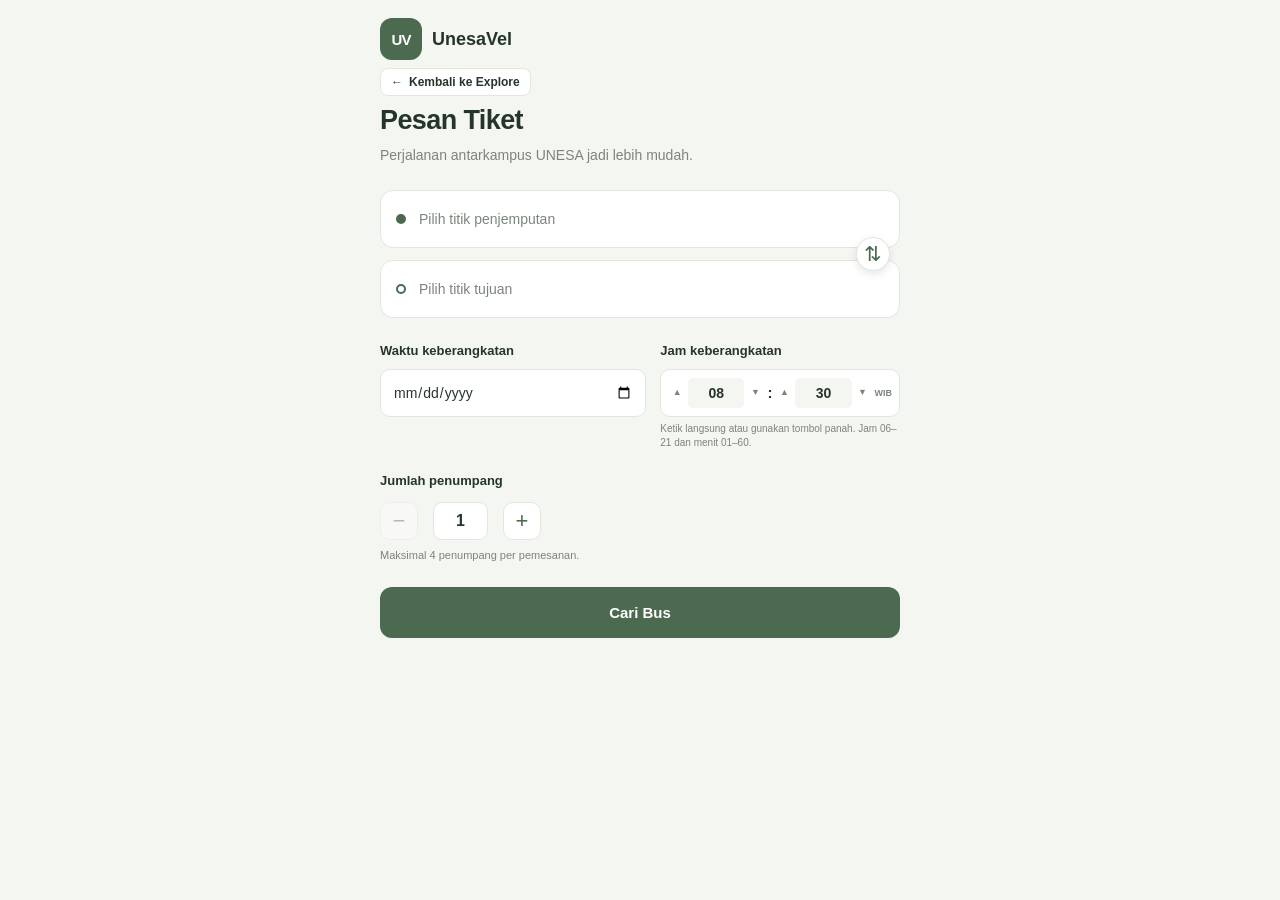
==== pages/booking.html @ 13c7d066 "Add booking page and connect it to Explore" ====
<!DOCTYPE html>
<html lang="id">

<head>
    <meta charset="UTF-8">
    <meta name="viewport" content="width=device-width, initial-scale=1.0">
    <title>Pemesanan Tiket | Unesa Vel</title>


    <script>
        const savedTheme = localStorage.getItem('theme');

        if (savedTheme === 'dark') {
            document.documentElement.setAttribute('data-theme', 'dark');
        } else {
            document.documentElement.removeAttribute('data-theme');
        }
    </script>

    <link rel="stylesheet" href="../assets/css/variables.css">
    <link rel="stylesheet" href="../assets/css/booking.css">

</head>

<body>
    <main class="booking-page">

        <header class="booking-header">
            <a href="../index.html" class="brand" aria-label="Unesa Vel - Beranda">
                <span class="brand-logo">UV</span>
                <span class="brand-name">UnesaVel</span>
            </a>
            <div class="booking-back-wrapper">
            <a href="explore.html" class="booking-back-button">
                <span aria-hidden="true">←</span>
                Kembali ke Explore
            </a>
        </div>
        </header>

        <section class="booking-content">
            <div class="page-heading">
                <h1>Pesan Tiket</h1>
                <p>Perjalanan antarkampus UNESA jadi lebih mudah.</p>
            </div>

            <form id="bookingForm" novalidate>
                <!-- Lokasi penjemputan dan tujuan -->
                <section class="route-section" aria-label="Pilih rute">
                    <div class="route-box">
                        <div class="location-input search-location">
                            <span class="location-dot pickup-dot" aria-hidden="true"></span>

                            <input type="text" id="pickupSearch" placeholder="Pilih titik penjemputan"
                                autocomplete="off" role="combobox" aria-expanded="false" aria-controls="pickupOptions"
                                aria-autocomplete="list">

                            <input type="hidden" id="pickup" name="pickup">

                            <button type="button" class="clear-location" id="clearPickup"
                                aria-label="Hapus titik penjemputan" title="Hapus pilihan" hidden>×</button>

                            <div class="location-options" id="pickupOptions" role="listbox"></div>
                        </div>

                        <div class="location-input search-location">
                            <span class="location-dot destination-dot" aria-hidden="true"></span>

                            <input type="text" id="destinationSearch" placeholder="Pilih titik tujuan"
                                autocomplete="off" role="combobox" aria-expanded="false"
                                aria-controls="destinationOptions" aria-autocomplete="list">

                            <input type="hidden" id="destination" name="destination">

                            <button type="button" class="clear-location" id="clearDestination"
                                aria-label="Hapus titik tujuan" title="Hapus pilihan" hidden>×</button>

                            <div class="location-options" id="destinationOptions" role="listbox"></div>
                        </div>

                        <button type="button" id="swapRoute" class="swap-button"
                            aria-label="Tukar titik penjemputan dan tujuan" title="Tukar lokasi">⇅</button>
                    </div>

                    <p id="routeError" class="form-error" role="alert"></p>
                </section>

                <!-- Tanggal dan jam keberangkatan -->
                <section class="form-section date-time-section">
                    <div class="date-time-grid">

                        <div class="input-box">
                            <label for="travelDate">Waktu keberangkatan</label>
                            <input type="date" id="travelDate" name="travelDate" required>
                        </div>

                        <div class="form-group time-picker-group">
                            <label class="form-label" for="hourValue">
                                Jam keberangkatan
                            </label>

                            <div class="time-picker" id="timePicker">

                                <!-- Input jam -->
                                <div class="time-picker-column">
                                    <span class="time-picker-label">JAM</span>

                                    <button type="button" class="time-picker-arrow" id="hourUp"
                                        aria-label="Tambah jam">▲</button>

                                    <input type="text" class="time-picker-value" id="hourValue" value="08" maxlength="2"
                                        inputmode="numeric" pattern="[0-9]{1,2}" autocomplete="off"
                                        aria-label="Jam keberangkatan">

                                    <button type="button" class="time-picker-arrow" id="hourDown"
                                        aria-label="Kurangi jam">▼</button>
                                </div>

                                <span class="time-picker-colon">:</span>

                                <!-- Input menit -->
                                <div class="time-picker-column">
                                    <span class="time-picker-label">MENIT</span>

                                    <button type="button" class="time-picker-arrow" id="minuteUp"
                                        aria-label="Tambah menit">▲</button>

                                    <input type="text" class="time-picker-value" id="minuteValue" value="30"
                                        maxlength="2" inputmode="numeric" pattern="[0-9]{1,2}" autocomplete="off"
                                        aria-label="Menit keberangkatan">

                                    <button type="button" class="time-picker-arrow" id="minuteDown"
                                        aria-label="Kurangi menit">▼</button>
                                </div>

                                <span class="time-picker-zone">WIB</span>
                            </div>

                            <!-- Waktu yang disimpan untuk pemesanan -->
                            <input type="hidden" id="travelTime" name="travelTime" value="08:30">

                            <small class="form-hint">
                                Ketik langsung atau gunakan tombol panah.
                                Jam 06–21 dan menit 01–60.
                            </small>
                        </div>
                    </div>

                    <p id="dateTimeError" class="form-error" role="alert"></p>
                </section>

                <!-- Jumlah penumpang -->
                <section class="form-section passenger-section">
                    <label class="passenger-label" for="passengerCount">
                        Jumlah penumpang
                    </label>

                    <div class="counter">
                        <button type="button" id="decreasePassenger" aria-label="Kurangi penumpang">−</button>

                        <input type="number" id="passengerCount" name="passengerCount" value="1" min="1" max="4"
                            step="1" required aria-label="Jumlah penumpang">

                        <button type="button" id="increasePassenger" aria-label="Tambah penumpang">+</button>
                    </div>

                    <p class="passenger-note">
                        Maksimal 4 penumpang per pemesanan.
                    </p>

                    <p id="passengerError" class="form-error" role="alert"></p>
                </section>

                <button type="submit" class="search-button">
                    Cari Bus
                </button>
            </form>
        </section>
    </main>

    <script src="../assets/js/booking.js"></script>
</body>

</html>
---- assets/css/variables.css ----
/* 
 * File: assets/css/variables.css
 * Description: CSS variables for theming and styling (COLORS, BORDER RADIUS, SHADOWS, etc.)
 */

:root {
    --primary: #4b6a50;
    --secondary: #678a6d;
    --bg-main: #ffffff;
    --bg-surface: #ffffff;
    --text-main: #2c3e30;
    --text-muted: #7c8e80;
    --border-color: #ccd4c9;
    
    --banner-grad-start: #e7efe4;
    --banner-grad-end: #ffffff;

    --static-white: #ffffff;
    --static-dark: #2c3e30;
    
    --radius-lg: 24px;
    --radius-md: 16px;
    --radius-sm: 12px;
    --shadow-soft: 0 4px 20px rgba(75, 106, 80, 0.05);
    --shadow-hover: 0 -4px 24px rgba(0, 0, 0, 0.06);
}

[data-theme="dark"] {
    --primary: #85a88c; 
    --secondary: #59785e;
    --bg-main: #121613;
    --bg-surface: #1e2620;
    --text-main: #e6ebe7;
    --text-muted: #a0afa4;
    --border-color: #2c3e30;
    
    --banner-grad-start: #232e25;
    --banner-grad-end: #121613;
    
    --shadow-soft: 0 4px 20px rgba(0, 0, 0, 0.3);
    --shadow-hover: 0 -4px 24px rgba(0, 0, 0, 0.5);
}
---- assets/css/booking.css ----
:root {
  --booking-primary: var(--primary, #42684b);
  --booking-bg: var(--background, #f4f6f2);
  --booking-surface: var(--surface, #ffffff);
  --booking-text: var(--text, #26352a);
  --booking-muted: var(--text-secondary, #7b857b);
  --booking-border: var(--border, #e1e7df);
  --booking-danger: #c34444;
}

* {
  box-sizing: border-box;
}

body {
  margin: 0;
  font-family: Arial, Helvetica, sans-serif;
  background: var(--booking-bg);
  color: var(--booking-text);
}

button,
input {
  font: inherit;
}

button {
  -webkit-tap-highlight-color: transparent;
  cursor: pointer;
}

/* ==============================
   HALAMAN BOOKING
============================== */

.booking-page {
  width: 100%;
  min-height: 100vh;
  padding: 0 20px 40px;
  background: var(--booking-bg);
  color: var(--booking-text);
}

/* ==============================
   HEADER DAN BRAND
============================== */

.booking-header {
  display: flex;
  flex-direction: column;
  align-items: stretch;
  width: 100%;
  max-width: 520px;
  margin: 0 auto;
  padding: 18px 0 0;
  gap: 0;
}

.booking-header .brand {
  align-self: flex-start;
}

.brand {
  display: inline-flex;
  align-items: center;
  gap: 10px;
  color: var(--booking-text);
  text-decoration: none;
}

.brand-logo {
  display: flex;
  align-items: center;
  justify-content: center;
  width: 42px;
  height: 42px;
  border-radius: 12px;
  background: var(--booking-primary);
  color: #fff;
  font-size: 15px;
  font-weight: 800;
  letter-spacing: -1px;
}

.brand-name {
  font-size: 18px;
  font-weight: 700;
}

/* Tombol kembali tepat di bawah brand */

.booking-header .booking-back-wrapper {
  display: flex;
  justify-content: flex-start;
  width: 100%;
  margin: 8px 0 0;
  padding: 0;
}

.booking-back-button {
  display: inline-flex;
  align-items: center;
  justify-content: center;
  gap: 6px;
  padding: 6px 10px;
  border: 1px solid var(--booking-border);
  border-radius: 8px;
  background: var(--booking-surface);
  color: var(--booking-text);
  text-decoration: none;
  font-size: 12px;
  font-weight: 600;
  transition: background 0.2s, color 0.2s;
}

.booking-back-button:hover {
  background: var(--booking-primary);
  color: #fff;
}

.booking-back-button:focus-visible {
  outline: 2px solid var(--booking-primary);
  outline-offset: 3px;
}

/* ==============================
   KONTEN DAN JUDUL
============================== */

.booking-content {
  width: 100%;
  max-width: 520px;
  margin: 8px auto 0;
}

.page-heading {
  margin-bottom: 24px;
}

.page-heading h1 {
  margin: 0 0 7px;
  font-size: 27px;
  line-height: 1.25;
  letter-spacing: -0.6px;
}

.page-heading p {
  margin: 0;
  color: var(--booking-muted);
  font-size: 14px;
  line-height: 1.5;
}

#bookingForm {
  width: 100%;
}

/* ==============================
   LOKASI PENJEMPUTAN DAN TUJUAN
============================== */

.route-section,
.form-section {
  width: 100%;
  margin-bottom: 22px;
  overflow: visible;
}

.route-box {
  position: relative;
  display: flex;
  flex-direction: column;
  width: 100%;
  gap: 12px;
  overflow: visible;
}

.location-input {
  position: relative;
  display: flex;
  align-items: center;
  width: 100%;
  min-width: 0;
  min-height: 58px;
  border: 1px solid var(--booking-border);
  border-radius: 13px;
  background: var(--booking-surface);
  transition: border-color 0.18s, box-shadow 0.18s;
}

.location-input:focus-within {
  border-color: var(--booking-primary);
  box-shadow: 0 0 0 3px rgba(66, 104, 75, 0.10);
}

.location-dot {
  position: absolute;
  left: 15px;
  z-index: 1;
  width: 10px;
  height: 10px;
  border: 2px solid var(--booking-primary);
  border-radius: 50%;
  pointer-events: none;
}

.pickup-dot {
  background: var(--booking-primary);
}

.destination-dot {
  background: var(--booking-surface);
}

.search-location input[type="text"] {
  display: block;
  width: 100%;
  min-width: 0;
  min-height: 56px;
  padding: 12px 78px 12px 38px;
  border: none;
  outline: none;
  border-radius: inherit;
  background: transparent;
  color: var(--booking-text);
  font-size: 14px;
}

.search-location input[type="text"]::placeholder {
  color: var(--booking-muted);
  opacity: 1;
}

.clear-location {
  position: absolute;
  top: 50%;
  right: 12px;
  z-index: 2;
  display: flex;
  align-items: center;
  justify-content: center;
  width: 28px;
  height: 28px;
  padding: 0;
  transform: translateY(-50%);
  border: none;
  border-radius: 50%;
  background: var(--booking-bg);
  color: var(--booking-muted);
  font-size: 22px;
  line-height: 1;
}

.clear-location:hover {
  background: var(--booking-border);
  color: var(--booking-text);
}

.clear-location[hidden] {
  display: none;
}

.swap-button {
  position: absolute;
  top: 50%;
  right: 10px;
  z-index: 5;
  display: flex;
  align-items: center;
  justify-content: center;
  width: 34px;
  height: 34px;
  padding: 0;
  transform: translateY(-50%);
  border: 1px solid var(--booking-border);
  border-radius: 50%;
  background: var(--booking-surface);
  color: var(--booking-primary);
  font-size: 21px;
  line-height: 1;
  box-shadow: 0 3px 9px rgba(0, 0, 0, 0.10);
  transition: background 0.18s, transform 0.18s;
}

.swap-button:hover {
  background: var(--booking-bg);
}

.swap-button:active {
  transform: translateY(-50%) scale(0.94);
}

/* ==============================
   DROPDOWN LOKASI
============================== */

.location-options {
  position: absolute;
  top: calc(100% + 7px);
  right: 0;
  left: 0;
  z-index: 30;
  display: none;
  max-height: 270px;
  padding: 7px;
  overflow-y: auto;
  border: 1px solid var(--booking-border);
  border-radius: 14px;
  background: var(--booking-surface);
  box-shadow: 0 10px 28px rgba(0, 0, 0, 0.12);
}

.location-options.show {
  display: block;
}

.location-option {
  display: flex;
  flex-direction: column;
  gap: 5px;
  width: 100%;
  padding: 12px;
  border: none;
  border-radius: 10px;
  background: transparent;
  color: var(--booking-text);
  text-align: left;
  transition: background 0.15s;
}

.location-option + .location-option {
  margin-top: 3px;
}

.location-option:hover,
.location-option:focus-visible {
  outline: none;
  background: var(--booking-bg);
}

.location-option-name {
  font-size: 14px;
  font-weight: 700;
  line-height: 1.4;
}

.location-option-campus {
  color: var(--booking-muted);
  font-size: 12px;
  line-height: 1.4;
}

.location-not-found {
  padding: 14px 12px;
  color: var(--booking-muted);
  font-size: 13px;
  line-height: 1.5;
}

/* ==============================
   PESAN ERROR
============================== */

.form-error {
  margin: 7px 0 0;
  color: var(--booking-danger);
  font-size: 12px;
  line-height: 1.5;
}

.form-error:empty {
  display: none;
}

/* ==============================
   TANGGAL DAN JAM
============================== */

.date-time-section {
  padding-top: 2px;
}

.date-time-grid {
  display: grid;
  grid-template-columns: minmax(0, 1fr) minmax(0, 0.9fr);
  gap: 14px;
  align-items: start;
}

.input-box,
.time-picker-group {
  width: 100%;
  min-width: 0;
}

.input-box label,
.time-picker-group > .form-label,
.passenger-label {
  display: block;
  margin: 0 0 9px;
  color: var(--booking-text);
  font-size: 13px;
  font-weight: 600;
  line-height: 1.4;
}

/* Input tanggal */

.input-box input[type="date"] {
  display: block;
  width: 100%;
  min-width: 0;
  height: 48px;
  min-height: 48px;
  padding: 11px 12px;
  border: 1px solid var(--booking-border);
  border-radius: 10px;
  outline: none;
  background: var(--booking-surface);
  color: var(--booking-text);
  font-size: 14px;
}

.input-box input[type="date"]:focus {
  border-color: var(--booking-primary);
  box-shadow: 0 0 0 3px rgba(66, 104, 75, 0.10);
}

/* ==============================
   TIME PICKER
============================== */

.time-picker-group {
  display: flex;
  flex-direction: column;
  align-self: start;
}

.time-picker {
  display: flex;
  align-items: center;
  justify-content: space-between;
  gap: 3px;
  width: 100%;
  height: 48px;
  min-height: 48px;
  margin: 0;
  padding: 3px 7px;
  overflow: hidden;
  border: 1px solid var(--booking-border);
  border-radius: 10px;
  background: var(--booking-surface);
  color: var(--booking-text);
}

.time-picker:focus-within {
  border-color: var(--booking-primary);
  box-shadow: 0 0 0 3px rgba(66, 104, 75, 0.10);
}

.time-picker-column {
  display: grid;
  grid-template-columns: 18px minmax(25px, 1fr) 18px;
  align-items: center;
  justify-content: center;
  gap: 2px;
  min-width: 0;
  flex: 1;
}

.time-picker-label {
  display: none;
}

.time-picker-arrow {
  display: flex;
  align-items: center;
  justify-content: center;
  width: 18px;
  height: 28px;
  padding: 0;
  border: none;
  border-radius: 5px;
  background: transparent;
  color: var(--booking-muted);
  font-size: 9px;
  line-height: 1;
}

.time-picker-arrow:hover {
  background: var(--booking-bg);
  color: var(--booking-primary);
}

.time-picker-arrow:active {
  transform: scale(0.92);
}

.time-picker-arrow:focus-visible {
  outline: 2px solid var(--booking-primary);
  outline-offset: 1px;
}

/* Input jam dan menit yang bisa diketik */

.time-picker-value {
  display: block;
  width: 100%;
  min-width: 0;
  height: 30px;
  margin: 0;
  padding: 0 1px;
  border: none;
  border-radius: 5px;
  outline: none;
  background: var(--booking-bg);
  color: var(--booking-text);
  font-family: inherit;
  font-size: 14px;
  font-weight: 700;
  line-height: 30px;
  text-align: center;
  font-variant-numeric: tabular-nums;
  appearance: none;
  -webkit-appearance: none;
  -moz-appearance: textfield;
  user-select: text;
  cursor: text;
}

.time-picker-value:focus {
  outline: 1px solid var(--booking-primary);
  background: var(--booking-surface);
}

.time-picker-value::-webkit-inner-spin-button,
.time-picker-value::-webkit-outer-spin-button {
  margin: 0;
  appearance: none;
  -webkit-appearance: none;
}

.time-picker-colon {
  flex-shrink: 0;
  color: var(--booking-text);
  font-size: 15px;
  font-weight: 700;
}

.time-picker-zone {
  flex-shrink: 0;
  color: var(--booking-muted);
  font-size: 9px;
  font-weight: 700;
}

.time-picker-group .form-hint {
  display: block;
  margin-top: 5px;
  color: var(--booking-muted);
  font-size: 10px;
  line-height: 1.4;
}

/* ==============================
   JUMLAH PENUMPANG
============================== */

.passenger-section {
  margin-top: 4px;
}

.passenger-label {
  margin-bottom: 10px;
}

.counter {
  display: flex;
  align-items: center;
  gap: 15px;
  width: fit-content;
  min-height: 42px;
}

.counter button {
  display: flex;
  align-items: center;
  justify-content: center;
  width: 38px;
  height: 38px;
  flex-shrink: 0;
  border: 1px solid var(--booking-border);
  border-radius: 10px;
  background: var(--booking-surface);
  color: var(--booking-primary);
  font-size: 22px;
  line-height: 1;
  transition: background 0.15s, opacity 0.15s;
}

.counter button:hover:not(:disabled) {
  background: var(--booking-bg);
}

.counter button:disabled {
  opacity: 0.4;
  cursor: not-allowed;
}

.counter input {
  width: 55px;
  height: 38px;
  padding: 5px;
  border: 1px solid var(--booking-border);
  border-radius: 9px;
  outline: none;
  background: var(--booking-surface);
  color: var(--booking-text);
  text-align: center;
  font-size: 16px;
  font-weight: 700;
  font-variant-numeric: tabular-nums;
  appearance: textfield;
  -moz-appearance: textfield;
}

.counter input:focus {
  border-color: var(--booking-primary);
}

.counter input::-webkit-inner-spin-button,
.counter input::-webkit-outer-spin-button {
  margin: 0;
  appearance: none;
  -webkit-appearance: none;
}

.passenger-note {
  margin: 5px 0 0;
  color: var(--booking-muted);
  font-size: 11px;
  line-height: 1.5;
}

/* ==============================
   TOMBOL CARI BUS
============================== */

.search-button {
  display: block;
  width: 100%;
  min-height: 51px;
  margin-top: 23px;
  padding: 14px 18px;
  border: none;
  border-radius: 12px;
  background: var(--booking-primary);
  color: #fff;
  font-size: 15px;
  font-weight: 700;
  text-align: center;
  transition: filter 0.18s, transform 0.18s;
}

.search-button:hover {
  filter: brightness(0.94);
}

.search-button:active {
  transform: scale(0.99);
}

.search-button:focus-visible,
.swap-button:focus-visible,
.clear-location:focus-visible,
.counter button:focus-visible {
  outline: 2px solid var(--booking-primary);
  outline-offset: 3px;
}

/* ==============================
   DARK MODE
   Mengikuti atribut data-theme="dark"
============================== */

html[data-theme="dark"] {
  color-scheme: dark;
}

html[data-theme="dark"] body {
  --booking-bg: var(--background, #141914);
  --booking-surface: var(--surface, #202720);
  --booking-text: var(--text, #edf3ed);
  --booking-muted: var(--text-secondary, #a1ada1);
  --booking-border: var(--border, #394239);
  --booking-primary: var(--primary, #79a982);
  --booking-danger: #ff8b8b;

  background: var(--booking-bg);
  color: var(--booking-text);
}

html[data-theme="dark"] .booking-page {
  background: var(--booking-bg);
  color: var(--booking-text);
}

html[data-theme="dark"] .booking-header,
html[data-theme="dark"] .booking-content {
  color: var(--booking-text);
}

html[data-theme="dark"] .location-input,
html[data-theme="dark"] .location-options,
html[data-theme="dark"] .input-box input[type="date"],
html[data-theme="dark"] .time-picker,
html[data-theme="dark"] .counter button,
html[data-theme="dark"] .counter input,
html[data-theme="dark"] .booking-back-button {
  background: var(--booking-surface);
  color: var(--booking-text);
  border-color: var(--booking-border);
}

html[data-theme="dark"] .search-location input[type="text"],
html[data-theme="dark"] .time-picker-value {
  background: transparent;
  color: var(--booking-text);
}

html[data-theme="dark"] .time-picker-value:focus {
  background: var(--booking-bg);
}

html[data-theme="dark"] .location-option {
  color: var(--booking-text);
}

html[data-theme="dark"] .location-option:hover,
html[data-theme="dark"] .location-option:focus-visible,
html[data-theme="dark"] .time-picker-arrow:hover,
html[data-theme="dark"] .counter button:hover:not(:disabled) {
  background: var(--booking-bg);
}

html[data-theme="dark"] .time-picker-arrow,
html[data-theme="dark"] .time-picker-zone,
html[data-theme="dark"] .time-picker-colon,
html[data-theme="dark"] .form-hint,
html[data-theme="dark"] .passenger-note,
html[data-theme="dark"] .location-option-campus {
  color: var(--booking-muted);
}

html[data-theme="dark"] .swap-button {
  background: var(--booking-surface);
  color: var(--booking-primary);
  border-color: var(--booking-border);
  box-shadow: 0 3px 9px rgba(0, 0, 0, 0.25);
}

html[data-theme="dark"] .booking-back-button:hover {
  background: var(--booking-primary);
  color: #121715;
}

html[data-theme="dark"] input::placeholder {
  color: var(--booking-muted);
  opacity: 1;
}

/* ==============================
   RESPONSIVE: TABLET DAN HP
============================== */

@media (max-width: 420px) {
  .booking-page {
    padding-right: 16px;
    padding-left: 16px;
  }

  .booking-header {
    padding-top: 17px;
  }

  .booking-content {
    margin-top: 8px;
  }

  .page-heading h1 {
    font-size: 24px;
  }

  .date-time-grid {
    grid-template-columns: minmax(0, 1fr) minmax(0, 0.9fr);
    gap: 10px;
  }

  .input-box input[type="date"] {
    padding-right: 5px;
    padding-left: 7px;
    font-size: 12px;
  }

  .time-picker {
    gap: 2px;
    padding-right: 4px;
    padding-left: 4px;
  }

  .time-picker-column {
    grid-template-columns: 14px minmax(21px, 1fr) 14px;
    gap: 1px;
  }

  .time-picker-arrow {
    width: 14px;
    font-size: 8px;
  }

  .time-picker-value {
    font-size: 13px;
  }

  .time-picker-zone {
    font-size: 8px;
  }
}

@media (max-width: 350px) {
  .date-time-grid {
    gap: 7px;
  }

  .time-picker {
    padding-right: 3px;
    padding-left: 3px;
  }

  .time-picker-column {
    grid-template-columns: 12px minmax(19px, 1fr) 12px;
  }

  .time-picker-arrow {
    width: 12px;
    font-size: 7px;
  }

  .time-picker-value {
    font-size: 12px;
  }

  .time-picker-zone {
    font-size: 7px;
  }
}

/* Kurangi animasi jika diminta oleh pengaturan perangkat */

@media (prefers-reduced-motion: reduce) {
  *,
  *::before,
  *::after {
    scroll-behavior: auto !important;
    transition-duration: 0.01ms !important;
  }
}
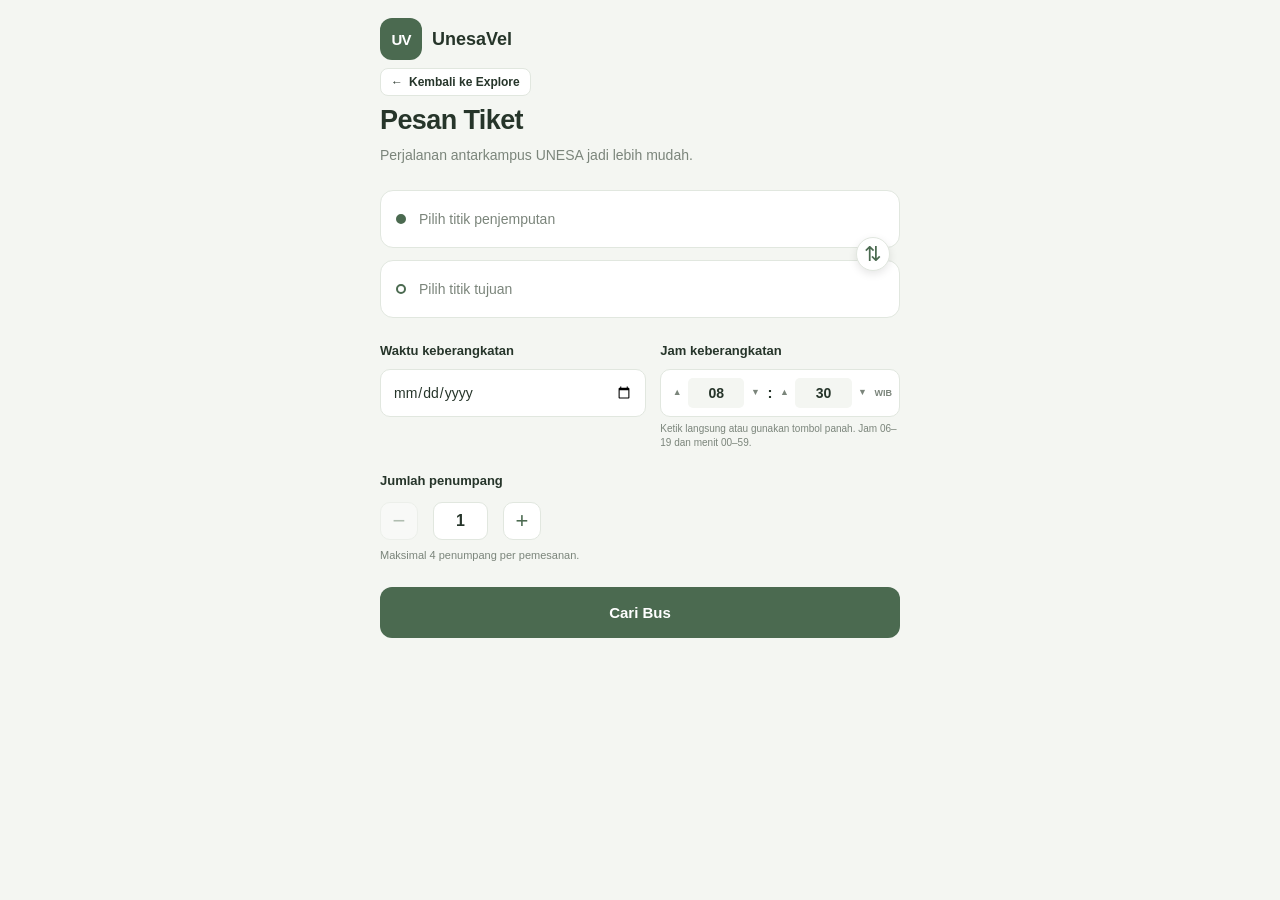
==== commit a9aa666f: "Add bus selection, route filtering, and arrival estimates" ====
--- a/pages/booking.html
+++ b/pages/booking.html
@@ -141,7 +141,7 @@
 
                             <small class="form-hint">
                                 Ketik langsung atau gunakan tombol panah.
-                                Jam 06–21 dan menit 01–60.
+                                Jam 06–19 dan menit 00–59.
                             </small>
                         </div>
                     </div>
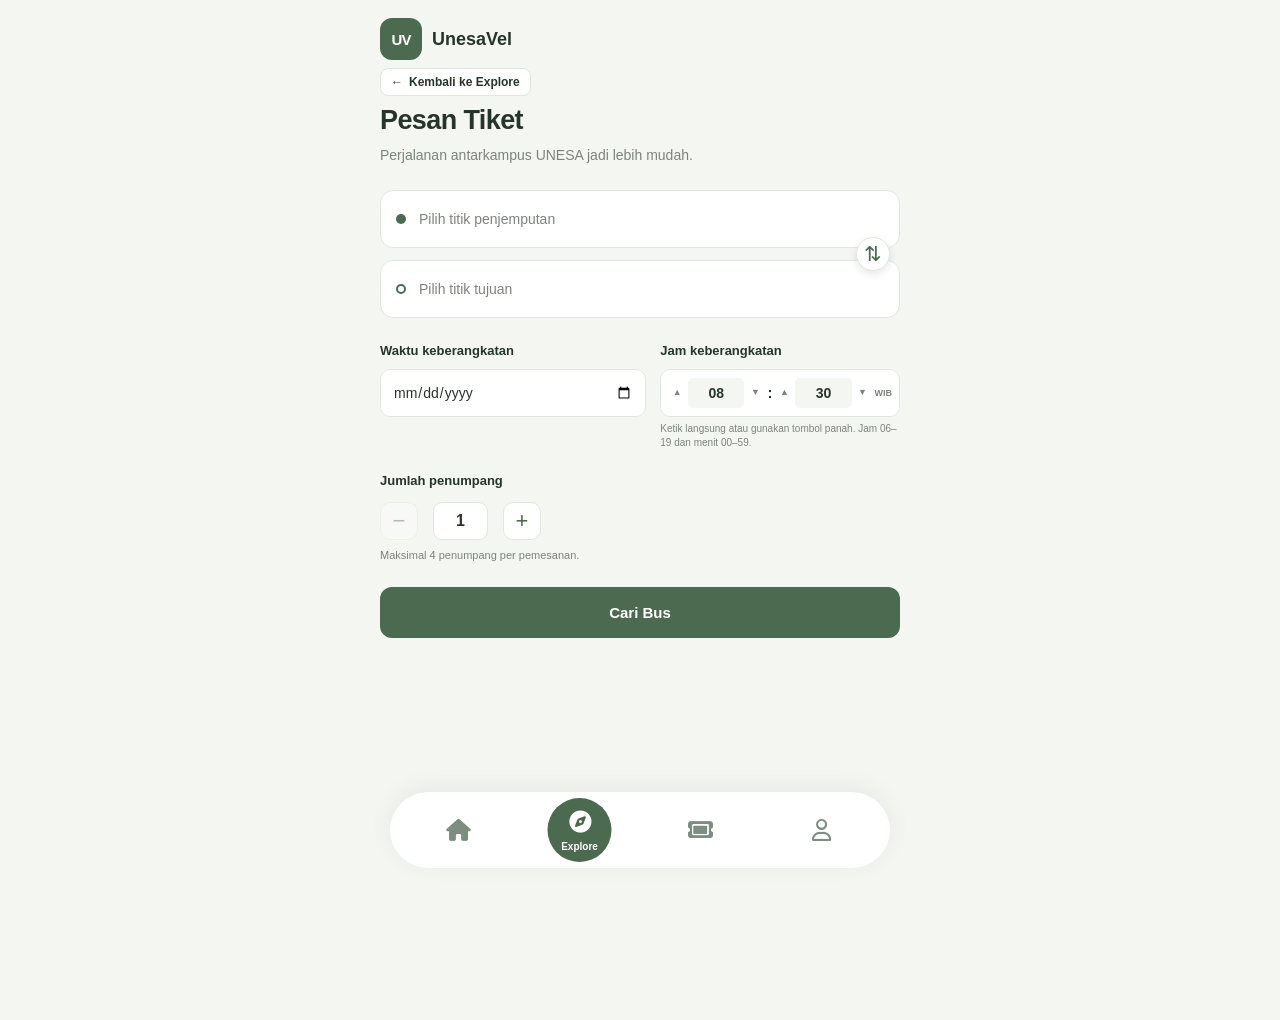
==== commit 4372dba1: "Add seat selection, booking confirmation, and payment simulation" ====
--- a/pages/booking.html
+++ b/pages/booking.html
@@ -5,7 +5,7 @@
     <meta charset="UTF-8">
     <meta name="viewport" content="width=device-width, initial-scale=1.0">
     <title>Pemesanan Tiket | Unesa Vel</title>
-
+    <link rel="stylesheet" href="https://cdnjs.cloudflare.com/ajax/libs/font-awesome/6.4.0/css/all.min.css">
 
     <script>
         const savedTheme = localStorage.getItem('theme');
@@ -19,6 +19,7 @@
 
     <link rel="stylesheet" href="../assets/css/variables.css">
     <link rel="stylesheet" href="../assets/css/booking.css">
+    <link rel="stylesheet" href="../assets/css/navbar.css">
 
 </head>
 
@@ -179,6 +180,9 @@
     </main>
 
     <script src="../assets/js/booking.js"></script>
+    <div id="bottom-nav-container"></div>
+
+<script src="../assets/js/navbar.js"></script>
 </body>
 
 </html>
--- a/assets/css/booking.css
+++ b/assets/css/booking.css
@@ -18,6 +18,7 @@
   font-family: Arial, Helvetica, sans-serif;
   background: var(--booking-bg);
   color: var(--booking-text);
+  padding-bottom: 120px;
 }
 
 button,
--- a/assets/css/navbar.css
+++ b/assets/css/navbar.css
@@ -0,0 +1,79 @@
+.bottom-nav {
+    position: fixed;
+    bottom: max(24px, env(safe-area-inset-bottom));
+    left: 50%;
+    transform: translateX(-50%);
+    width: calc(100% - clamp(32px, 6vw, 48px));
+    max-width: 400px;
+    background-color: var(--bg-surface);
+    display: flex;
+    justify-content: space-around;
+    align-items: center;
+    padding: 8px;
+    border-radius: 100px;
+    box-shadow: var(--shadow-hover);
+    z-index: 999;
+    transition: background-color 0.3s ease;
+}
+
+.nav-indicator {
+    position: absolute;
+    width: 64px;
+    height: 64px;
+    background-color: var(--primary);
+    border-radius: 50%;
+    top: 50%;
+    margin-top: -32px;
+    left: 0;
+}
+
+.nav-item {
+    position: relative;
+    z-index: 2;
+    display: flex;
+    flex-direction: column;
+    align-items: center;
+    justify-content: center;
+    text-decoration: none;
+    color: var(--text-muted);
+    flex: 1;
+    min-width: 0;
+    height: clamp(52px, 12vw, 60px);
+    transition: all 0.3s ease;
+}
+
+.nav-item i {
+    font-size: clamp(18px, 5.5vw, 22px);
+    transition: all 0.3s ease;
+}
+
+.nav-item span {
+    font-size: clamp(9px, 2.5vw, 10px);
+    font-weight: 600;
+    position: absolute;
+    bottom: 8px;
+    opacity: 0;
+    transform: translateY(10px);
+    transition: all 0.3s ease;
+}
+
+.nav-item.active {
+    color: var(--static-white);
+}
+
+.nav-item.active i {
+    transform: translateY(-8px);
+}
+
+.nav-item.active span {
+    opacity: 1;
+    transform: translateY(0);
+    color: var(--static-white);
+}
+
+@media (min-width: 768px) {
+    .bottom-nav {
+        bottom: 32px;
+        max-width: 500px;
+    }
+}
